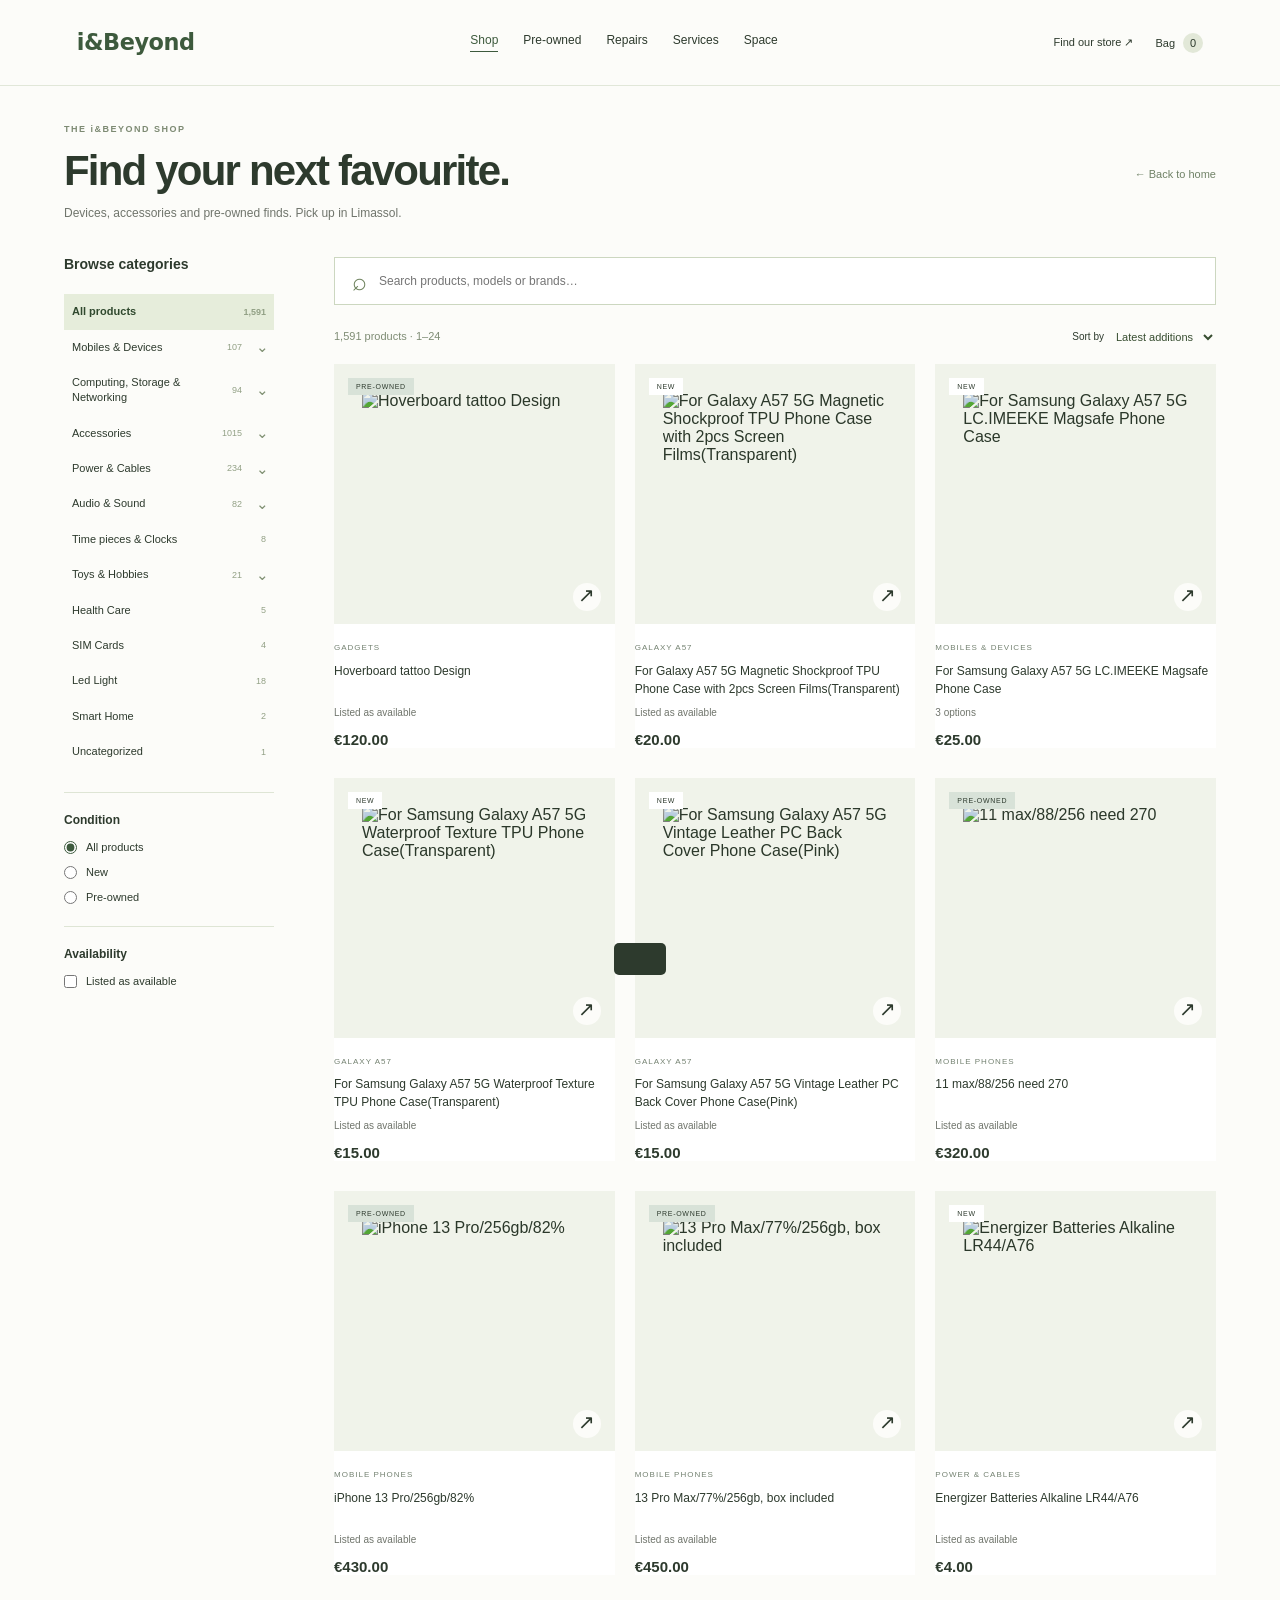
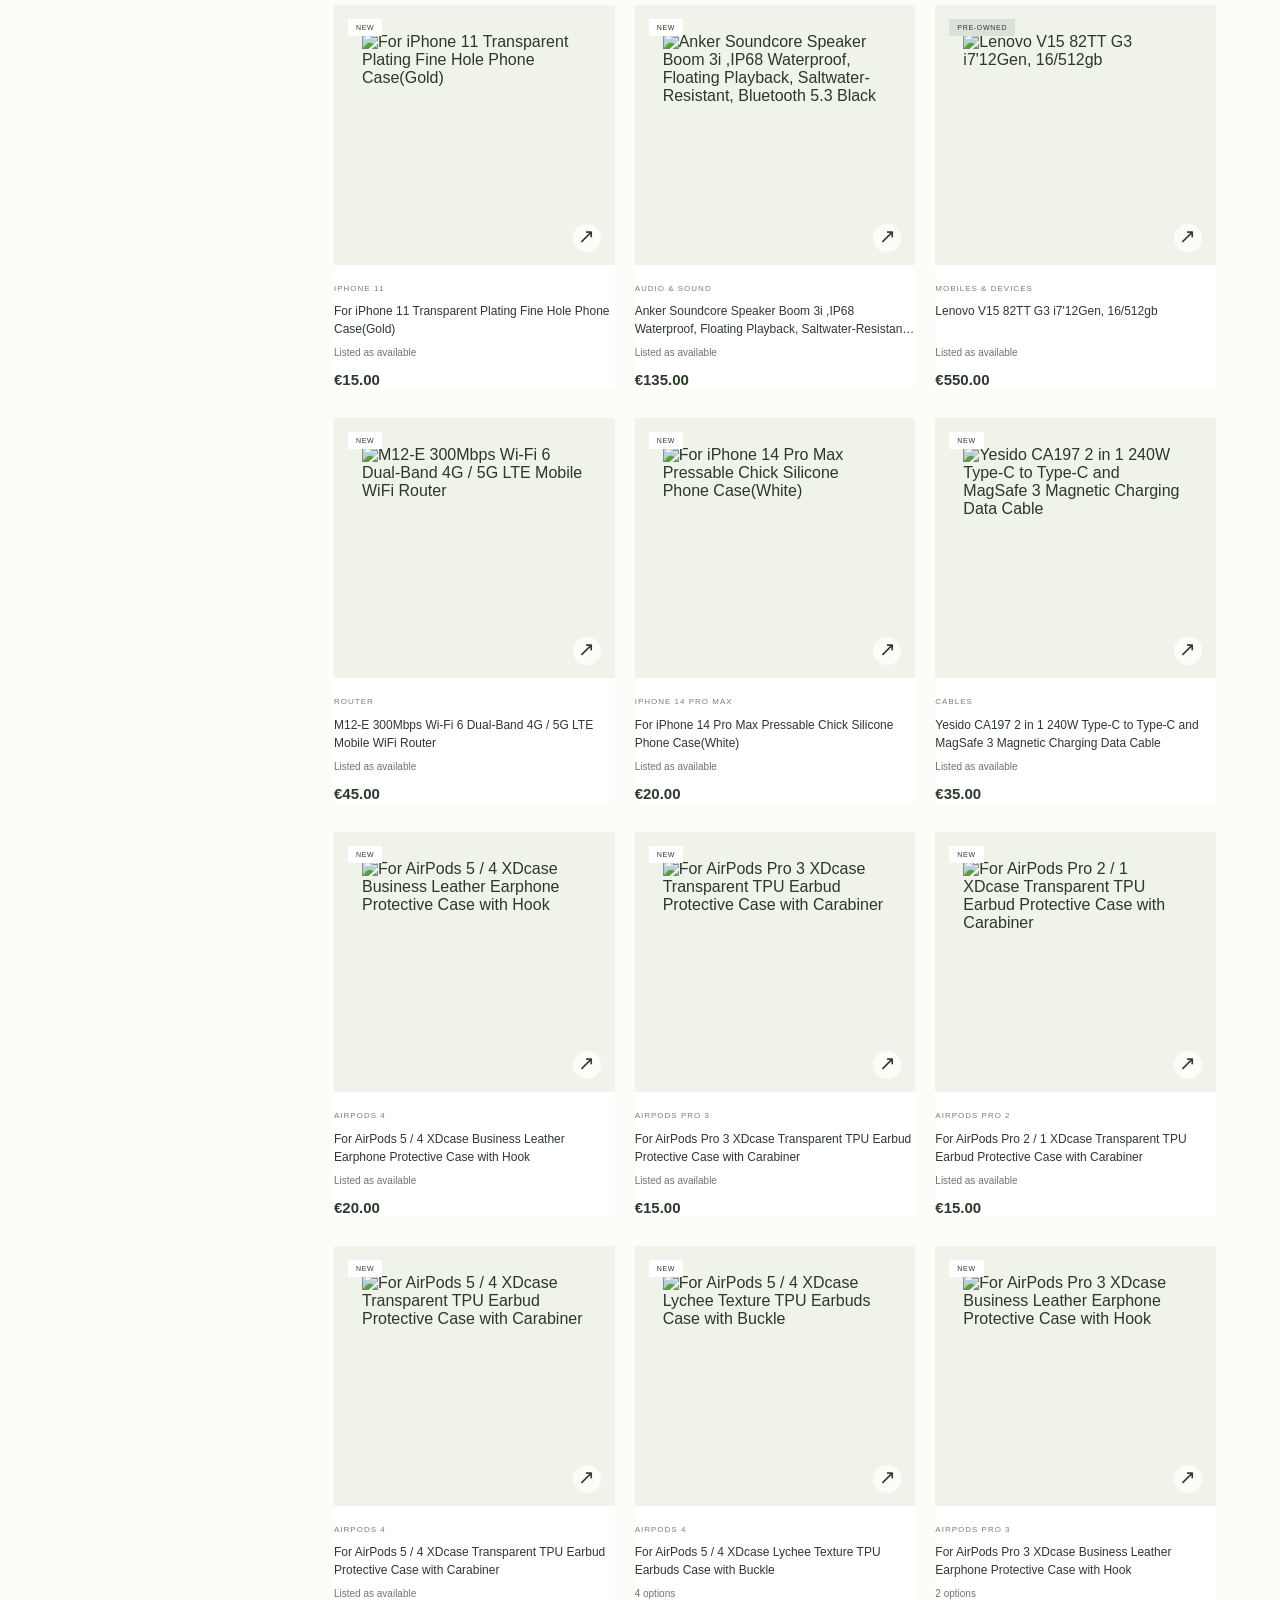
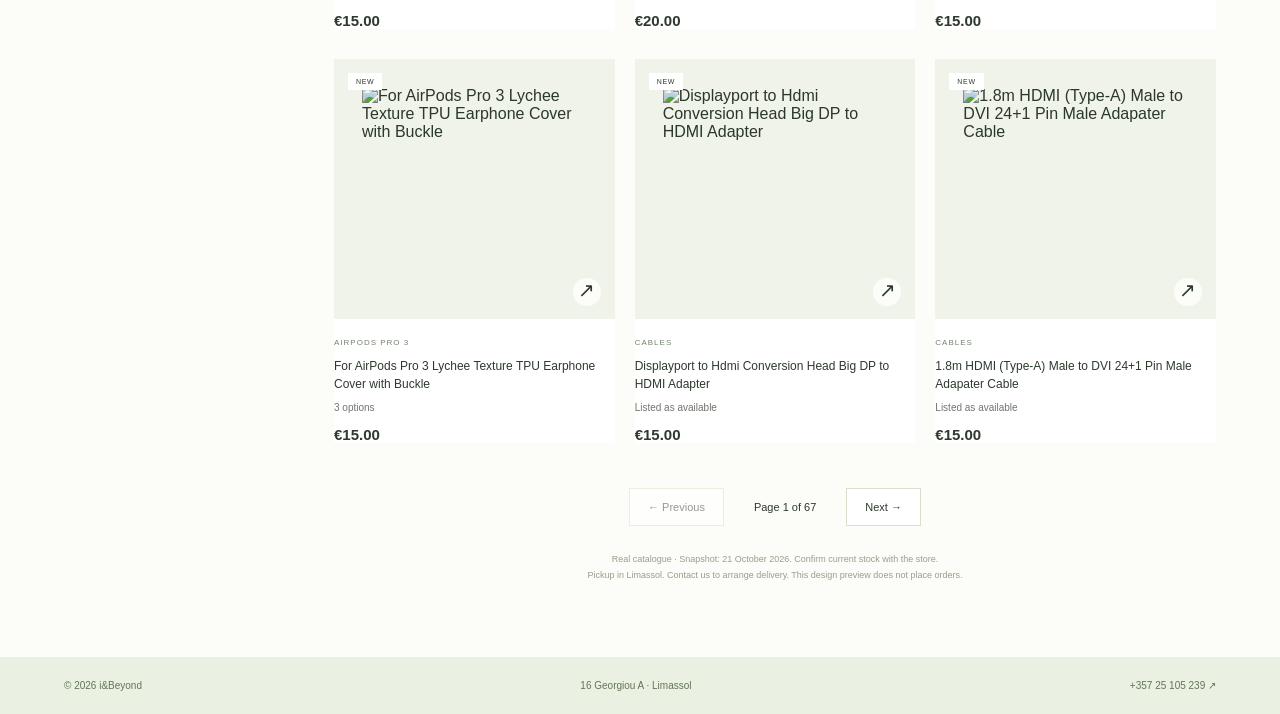
==== shop.html @ 8b57587d "Add files via upload" ====
<!doctype html><html lang="en"><head><meta charset="utf-8"><meta name="viewport" content="width=device-width,initial-scale=1"><title>Shop — i&Beyond</title><meta name="description" content="A fresh storefront design for i&Beyond, Limassol. Explore personal tech, pre-owned devices and repairs."><link rel="stylesheet" href="style.css"></head><body class="shop-page"><header><a href="index.html" class="logo" aria-label="i and Beyond home">i&Beyond</a><nav aria-label="Main navigation"><a href="shop.html" aria-current="page">Shop</a><a href="index.html#preowned">Pre-owned</a><a href="index.html#repairs">Repairs</a><a href="index.html#services">Services</a><a href="index.html#space">Space</a></nav><div class="header-actions"><a href="index.html#visit" class="visit-link">Find our store ↗</a><button id="bag-toggle" aria-label="Open pickup bag">Bag <span id="count">0</span></button></div></header><main class="shop-shell"><div class="shop-topline"><div><div class="eyebrow">THE i&BEYOND SHOP</div><h1 id="shop-title">Find your next favourite.</h1><p>Devices, accessories and pre-owned finds. Pick up in Limassol.</p></div><a href="index.html" class="back-home">← Back to home</a></div><div class="shop-layout"><button class="sidebar-backdrop" id="sidebar-backdrop" aria-label="Close filters" tabindex="-1"></button><aside class="shop-sidebar" id="shop-sidebar" aria-label="Shop filters"><div class="sidebar-heading"><h2>Browse categories</h2><button id="close-filters" aria-label="Close filters">×</button></div><div id="category-tree"></div><div class="sidebar-block"><h3>Condition</h3><label><input type="radio" name="condition" value="all" checked> All products</label><label><input type="radio" name="condition" value="NEW"> New</label><label><input type="radio" name="condition" value="preowned"> Pre-owned</label></div><div class="sidebar-block"><h3>Availability</h3><label><input type="checkbox" id="available-only"> Listed as available</label></div><button id="reset-filters" class="reset-filters">Reset filters ↺</button><p class="sidebar-help">Not sure what fits?<br><a href="tel:+35725105239">Ask our team ↗</a></p></aside><section class="shop-results" aria-label="Product catalogue"><div class="shop-search-row"><label class="shop-search" for="shop-search"><span aria-hidden="true">⌕</span><input id="shop-search" type="search" placeholder="Search products, models or brands…" autocomplete="off" aria-label="Search products"><button id="clear-search" aria-label="Clear search" hidden>×</button></label><button class="mobile-filter-button" id="open-filters">Filters <span id="filter-count"></span> ☷</button></div><div class="shop-result-tools"><p id="result-count" aria-live="polite"></p><label>Sort by <select id="shop-sort"><option value="latest">Latest additions</option><option value="low">Price: low to high</option><option value="high">Price: high to low</option><option value="name">Name A–Z</option></select></label></div><div id="active-filters"></div><div id="shop-products" class="product-grid"></div><div id="shop-pagination"></div><p class="shop-data-note">Real catalogue · Snapshot: 21 October 2026. Confirm current stock with the store.<br>Pickup in Limassol. Contact us to arrange delivery. This design preview does not place orders.</p></section></div></main><footer class="shop-footer"><span>© 2026 i&Beyond</span><span>16 Georgiou A · Limassol</span><a href="tel:+35725105239">+357 25 105 239 ↗</a></footer><dialog id="product-dialog"><button class="close" data-close aria-label="Close product">×</button><div id="product-detail"></div></dialog><dialog id="bag-dialog"><button class="close" data-close aria-label="Close bag">×</button><div class="eyebrow">YOUR NEXT FAVOURITES</div><h2>Your pickup bag.</h2><div id="bag-items"></div><p class="bag-note">This design preview uses the real catalogue. Your bag does not reserve stock or place an order. Contact the store to confirm availability.</p><a class="button dark" href="tel:+35725105239">Contact the store <span>↗</span></a></dialog><div id="toast" role="status"></div><script src="catalogue.js"></script><script src="shop.js"></script></body></html>
---- style.css ----
:root{--green:#b9ed68;--ink:#20251e;--muted:#70756c;--line:#e4e7df;--cream:#f5f6f0}*{box-sizing:border-box}html{scroll-behavior:smooth;scroll-padding-top:100px}body{margin:0;background:#fff;color:var(--ink);font-family:-apple-system,BlinkMacSystemFont,"SF Pro Display","Segoe UI",sans-serif;-webkit-font-smoothing:antialiased}a{color:inherit;text-decoration:none}button,input,select{font:inherit}button,a,select{-webkit-tap-highlight-color:transparent}button{cursor:pointer}button:focus-visible,a:focus-visible,input:focus-visible,select:focus-visible{outline:3px solid #6f9c38;outline-offset:4px}button{color:inherit}button:disabled{opacity:.5}img{display:block;width:100%;height:100%;object-fit:cover}.announcement{background:var(--ink);color:white;text-align:center;padding:10px;font-size:11px;letter-spacing:.03em}.announcement a{margin-left:28px;color:var(--green)}header{height:91px;padding:0 5%;display:flex;align-items:center;justify-content:space-between;border-bottom:1px solid var(--line);background:#fff;position:sticky;top:0;z-index:20}.logo{font-size:30px;font-weight:750;letter-spacing:-1.8px}.logo span:first-child{font-weight:400}.logo .dot{color:#8cbd48;margin-left:3px}nav{display:flex;gap:29px;font-size:13px}nav a:hover,.text-link:hover{color:#609122}.header-actions{display:flex;gap:22px;align-items:center;font-size:12px}.header-actions button{border:0;background:none;padding:8px 0}.header-actions #search-toggle{font-size:29px}.header-actions #count{background:var(--green);border-radius:50%;padding:4px 7px;margin-left:5px}.hero{display:grid;grid-template-columns:1fr 1fr;min-height:590px;margin:24px 3% 0;overflow:hidden;border-radius:5px}.hero-copy{background:var(--cream);padding:59px 8% 28px;display:flex;flex-direction:column;align-items:flex-start}.eyebrow{font-size:10px;font-weight:650;letter-spacing:1.5px}.eyebrow>span{display:inline-block;width:6px;height:6px;border-radius:50%;background:#67932e;margin-right:6px}h1{font-size:clamp(50px,5.7vw,86px);letter-spacing:-5px;line-height:1.02;font-weight:600;margin:30px 0 22px}h1 em{font-family:Georgia,serif;font-weight:400;letter-spacing:-4px}p{font-size:15px;line-height:1.7;color:var(--muted)}.hero-copy p{margin:0 0 29px}.buttons{display:flex;gap:22px;align-items:center;flex-wrap:wrap}.button{border:0;display:inline-flex;justify-content:space-between;align-items:center;gap:35px;padding:16px 22px;border-radius:4px;font-size:12px;font-weight:550}.dark{background:var(--ink);color:white}.button:hover{background:#3b4c2c}.button span{font-size:18px}.text-link{font-size:12px;font-weight:600}.hero-foot{margin-top:auto;padding-top:50px;display:flex;justify-content:space-between;width:100%;font-size:8px;letter-spacing:1px;color:#7c8375}.hero-art{background:var(--green);position:relative;overflow:hidden;min-height:590px}.benefits{display:flex;justify-content:space-around;padding:27px 5%;border-bottom:1px solid var(--line);font-size:11px}.benefits b{font-size:18px;margin-right:10px;font-weight:400}.section{padding:85px 6%}.heading-row{display:flex;align-items:end;justify-content:space-between}.heading-row p{font-size:13px;margin-bottom:12px}h2{font-size:clamp(35px,4vw,56px);line-height:1.05;font-weight:550;letter-spacing:-2.4px;margin:19px 0 30px}.shop-tools{display:flex;align-items:center;justify-content:space-between;margin:24px 0}.filters{display:flex;gap:8px;flex-wrap:wrap}.filters button{font-size:11px;background:white;border:1px solid var(--line);padding:10px 17px;border-radius:30px}.filters .active{background:var(--ink);color:white;border-color:var(--ink)}select{border:0;background:white;font-size:11px;max-width:140px}.sort-label{font-size:11px;color:var(--muted)}.product-grid{display:grid;grid-template-columns:repeat(4,1fr);gap:19px}.product-card{border:0;text-align:left;background:white;padding:0}.product-visual{height:270px;background:#f3f4ef;position:relative;overflow:hidden;display:flex;align-items:center;justify-content:center;border-radius:5px}.product-badge{position:absolute;top:14px;left:14px;font-size:8px;background:white;padding:5px 8px;border-radius:2px;z-index:2}.product-badge.green{background:var(--green)}.product-add{position:absolute;bottom:13px;right:14px;background:white;border-radius:50%;height:28px;width:28px;text-align:center;font-size:20px}.product-meta{display:flex;justify-content:space-between;gap:10px;margin-top:17px}.product-meta h3{font-size:13px;font-weight:550;margin:0 0 6px}.product-meta p{font-size:11px;margin:0}.price{font-size:12px}.demo-note{font-size:9px;letter-spacing:.5px;margin-top:25px}.preowned{display:grid;grid-template-columns:1fr 1fr;background:#eef2e6;margin:0 3%;border-radius:5px;overflow:hidden}.preowned-art{position:relative;min-height:530px;background:#d0d8bd}.preowned-art img{position:absolute;inset:0}.photo-overlay{position:absolute;inset:0;background:linear-gradient(0deg,#16271ba6,transparent 70%)}.image-label{position:absolute;bottom:35px;left:35px;font-size:30px;color:white;font-weight:550;letter-spacing:-1px;line-height:1.1}.preowned-copy{padding:60px 11%}.preowned-copy p{font-size:13px;margin-bottom:26px}.service-links{margin-top:35px}.service-links button{width:100%;display:flex;justify-content:space-between;border:0;border-top:1px solid #cfd7c3;background:none;font-size:11px;padding:17px 0}.repairs{display:grid;grid-template-columns:1fr 1fr;gap:12%;align-items:center}.repair-copy p{font-size:13px;max-width:360px}.repair-tags{display:flex;gap:8px;margin:25px 0}.repair-tags span{border:1px solid var(--line);border-radius:20px;font-size:10px;padding:7px 12px}.repair-copy>.text-link{display:block;margin-top:22px}.repair-image{height:470px;background:#edf0e6;position:relative;border-radius:5px;overflow:hidden}.repair-badge{position:absolute;bottom:25px;left:25px;background:var(--green);padding:18px;transform:rotate(-4deg);font-size:12px;line-height:1.4}.about{padding:75px 10%;background:var(--green);position:relative;overflow:hidden}.about h2{font-size:66px;position:relative;z-index:1}.about p{max-width:400px;color:#465437;font-size:13px}.about-mark{font-family:Georgia,serif;position:absolute;right:7%;top:-48px;font-size:460px;color:#a6d75b;line-height:1}.visit{display:grid;grid-template-columns:.8fr 1.2fr;gap:10%;align-items:center}.visit p{font-size:13px}.visit .button{margin-top:16px}.store-card{border:1px solid var(--line);border-radius:5px;overflow:hidden}.store-card>img{height:240px}.store-info{display:flex;justify-content:space-between;padding:25px;gap:25px}.store-info h3{font-size:14px;margin:0}.store-info p{font-size:11px}.store-info a{font-size:11px}footer{padding:45px 6% 20px;background:var(--ink);color:white}.footer-top{display:flex;align-items:center;justify-content:space-between;padding-bottom:40px}.footer-top p{color:#b7beb1;font-size:13px}.footer-top>a:last-child{font-size:12px}.footer-bottom{border-top:1px solid #42473d;padding-top:20px;display:flex;justify-content:space-between;font-size:9px;color:#a4ae9a}dialog{border:0;border-radius:8px;padding:45px;width:min(780px,92vw);max-height:90vh;color:var(--ink)}dialog::backdrop{background:#18221388;backdrop-filter:blur(5px)}.close{position:absolute;top:10px;right:17px;border:0;background:none;font-size:28px}.detail-grid{display:grid;grid-template-columns:1fr 1fr;gap:35px;align-items:center}.detail-grid .product-visual{height:350px}.detail-grid h2{font-size:32px}.detail-grid p{font-size:12px}.detail-price{font-size:25px;margin:20px 0}.detail-options{padding:12px;border:1px solid var(--line);display:inline-block;font-size:11px;margin-bottom:20px}.bag-row{display:flex;justify-content:space-between;padding:18px 0;border-bottom:1px solid var(--line);font-size:13px;gap:20px}.bag-row button{border:0;background:none;text-decoration:underline;font-size:11px}.bag-note{font-size:11px}#toast{position:fixed;bottom:25px;left:50%;transform:translateX(-50%) translateY(100px);padding:16px 26px;background:var(--ink);color:white;border-radius:5px;z-index:50;font-size:13px;transition:.3s}#toast.show{transform:translateX(-50%) translateY(0)}#searchbar{position:sticky;top:91px;z-index:19;background:#f4f6ef;padding:20px 6%;display:flex;align-items:center;gap:25px}#searchbar[hidden]{display:none}#searchbar label{font-size:12px}#searchbar input{flex:1;padding:12px;border:1px solid #cbd3bf;border-radius:4px}#search-close{border:0;background:none;font-size:24px}.empty{padding:45px;color:var(--muted);grid-column:1/-1;text-align:center}@media(min-width:1600px){main,header,footer,.benefits{max-width:1700px;margin-left:auto;margin-right:auto}}@media(max-width:1000px){nav{gap:15px}.visit-link{display:none}.hero-copy{padding:45px 7% 25px}h1{letter-spacing:-3px}.hero-art{min-height:550px}.product-grid{gap:12px}.product-visual{height:220px}.preowned-copy{padding:45px 8%}.repairs{gap:7%}.store-info{flex-direction:column;gap:0}.benefits{font-size:10px}.benefits b{margin-right:4px}}@media(max-width:700px){.announcement{font-size:9px}.announcement a{margin-left:10px}header{height:73px;padding:0 5%}.logo{font-size:25px}nav{position:absolute;top:73px;left:0;right:0;background:white;justify-content:center;padding:12px;border-bottom:1px solid var(--line);font-size:11px;gap:25px}.header-actions{gap:15px}.hero{margin-top:55px;grid-template-columns:1fr}.hero-copy{padding:35px 7% 25px}.hero h1{font-size:61px;letter-spacing:-3px;margin-top:25px}.hero-copy p{font-size:13px}.hero-foot{padding-top:35px}.hero-art{min-height:420px}.benefits{display:grid;grid-template-columns:1fr 1fr;gap:20px;padding:25px 7%}.section{padding:55px 6%}.heading-row{display:block}.heading-row p{display:none}h2{font-size:39px;letter-spacing:-1.8px}.shop-tools{display:block}.filters{gap:5px}.filters button{font-size:10px;padding:9px 12px}.sort-label{display:block;text-align:right;margin-top:18px}.product-grid{grid-template-columns:1fr 1fr;gap:25px 12px}.product-visual{height:210px}.product-meta{display:block}.price{display:block;margin-top:8px}.product-meta h3{font-size:12px}.preowned{grid-template-columns:1fr}.preowned-art{min-height:320px}.preowned-copy{padding:35px 7%}.repairs{grid-template-columns:1fr;gap:30px}.repair-image{height:340px}.about{padding:50px 8%}.about h2{font-size:48px}.about p{max-width:270px}.about-mark{right:-40px;font-size:350px;top:40px;opacity:.5}.visit{grid-template-columns:1fr;gap:30px}.store-info{flex-direction:row;padding:20px}.store-card>img{height:210px}.footer-top{flex-wrap:wrap;gap:20px}.footer-top p{display:none}.footer-bottom{gap:20px;font-size:8px;flex-wrap:wrap}.footer-bottom span:nth-child(2){order:3;width:100%}.detail-grid{grid-template-columns:1fr;gap:20px}.detail-grid .product-visual{height:220px}dialog{padding:35px 25px}.detail-grid h2{margin:15px 0}#searchbar{top:112px;gap:10px}#searchbar label{display:none}#searchbar input{min-width:0}html{scroll-padding-top:125px}}@media(prefers-reduced-motion:reduce){html{scroll-behavior:auto}*{transition:none!important}}

/* Preserve the live iandbeyond.com wordmark exactly. */
.logo{font-family:system-ui,-apple-system,BlinkMacSystemFont,"Segoe UI",Roboto,sans-serif;font-size:1.4rem;font-weight:700;color:#3d5a3d;text-decoration:none;letter-spacing:-.02em;line-height:1.6}.footer-top .logo{background:#f5f7f4;padding:8px 14px;border-radius:3px}
/* Real i&Beyond source photography and catalogue. */
:root{--green:#d8e2d8;--ink:#2d3a2d;--cream:#f5f7f4}.hero-art.real-hero{background:#d8e2d8}.real-hero>img{position:absolute;inset:0;object-fit:cover}.real-hero:after{content:"";position:absolute;inset:0;background:linear-gradient(0deg,#142416db,transparent 70%)}.real-hero-label{position:absolute;bottom:40px;left:35px;right:25px;z-index:1;color:white}.real-hero-label>span{display:block;font-size:10px;letter-spacing:2px;text-transform:uppercase}.real-hero-label strong{font-size:35px;line-height:1.1;letter-spacing:-1px;display:block;margin:17px 0}.real-hero-label a{font-size:12px}.featured-grid{display:grid;grid-template-columns:repeat(4,1fr);gap:30px 19px;margin-top:35px;padding-bottom:50px;border-bottom:1px solid var(--line)}.real-product{background:#f5f7f4}.real-product img{object-fit:contain;padding:28px;mix-blend-mode:multiply;transition:transform .3s}.product-card:hover .real-product img{transform:scale(1.05)}.product-meta{display:block}.product-meta h3{line-height:1.5;display:-webkit-box;-webkit-line-clamp:2;-webkit-box-orient:vertical;overflow:hidden;min-height:39px}.product-meta .category-name{font-size:9px;text-transform:uppercase;letter-spacing:.5px;margin:0 0 7px;color:#748271}.product-meta .price{display:block;margin-top:10px;font-weight:600;font-size:15px}.catalogue-heading{display:flex;align-items:center;justify-content:space-between;margin-top:40px}.catalogue-heading h3{font-size:24px;letter-spacing:-.7px;font-weight:550}.catalogue-heading p{font-size:12px}.catalogue-selects{display:flex;gap:20px;font-size:11px}.catalogue-selects label{display:flex;gap:7px;align-items:center}.catalogue-selects select{max-width:210px;border:1px solid var(--line);padding:10px;border-radius:4px}.catalogue-search{display:flex;align-items:center;border:1px solid #c8d4c8;padding:5px 17px;border-radius:5px;margin-bottom:28px;gap:15px}.catalogue-search span{font-size:25px}.catalogue-search input{border:0;padding:12px 0;font-size:12px;width:100%;background:white;color:var(--ink)}#pagination{display:flex;align-items:center;justify-content:center;gap:25px;margin-top:40px;font-size:12px}#pagination button{padding:12px 18px;border:1px solid var(--line);background:white;border-radius:4px}.no-photo{text-align:center;font-size:12px;color:#748271;line-height:1.6}.thumbnails{display:flex;gap:8px;overflow:auto;margin-top:12px;padding-bottom:5px}.thumbnails button{flex-shrink:0;border:1px solid var(--line);background:#f5f7f4;width:55px;height:60px;border-radius:4px;padding:5px}.thumbnails img{object-fit:contain}.variant-label{font-size:12px;display:block}.variant-label select{display:block;width:100%;max-width:100%;border:1px solid #c8d4c8;padding:12px;margin:8px 0 15px;border-radius:4px}.actual-description{white-space:pre-line;max-height:220px;overflow:auto}.detail-grid{align-items:start}.stock-status{font-size:10px!important;letter-spacing:.5px}.service-grid{display:grid;grid-template-columns:repeat(4,1fr);gap:15px;margin-top:35px}.service-grid button{text-align:left;border:1px solid #d8e2d8;background:#f5f7f4;padding:25px;min-height:220px;border-radius:4px}.service-grid button:hover{background:#e9efe6}.service-grid span{font-size:11px;color:#6d8467}.service-grid h3{font-size:17px;font-weight:550;margin-top:35px}.service-grid p{font-size:12px}.workspace{margin:0 3%;padding:60px 5%;display:grid;grid-template-columns:1fr 1.2fr;gap:7%;background:#e5ece0;border-radius:5px}.workspace-plans{display:grid;grid-template-columns:repeat(3,1fr);align-items:center;gap:15px}.workspace-plans>div{border-top:1px solid #a9baa2;padding-top:25px}.workspace-plans span{font-size:12px}.workspace-plans strong{display:block;font-weight:550;font-size:32px;margin-top:15px;letter-spacing:-1px}.workspace-plans p{font-size:11px}nav{gap:22px}.about{margin-top:65px}.product-badge.green{background:#d8e2d8}.hero h1{font-size:clamp(50px,5.7vw,86px)}@media(max-width:1000px){.catalogue-selects{gap:8px}.catalogue-selects select{max-width:160px}.service-grid{grid-template-columns:1fr 1fr}.workspace-plans{grid-template-columns:1fr}.workspace-plans>div{padding-top:12px}.workspace-plans strong{font-size:25px;margin-top:5px}.workspace-plans p{margin:5px 0}nav{gap:12px}}@media(max-width:700px){.featured-grid{grid-template-columns:1fr 1fr;gap:25px 12px}.real-hero-label strong{font-size:31px}.real-hero-label{bottom:30px;left:25px}.catalogue-heading{display:block}.catalogue-heading h3{margin-bottom:8px}.catalogue-selects{margin-top:17px;justify-content:space-between}.catalogue-selects label{display:block}.catalogue-selects select{display:block;max-width:180px;margin-top:5px}.catalogue-selects label:first-child{flex:1}.catalogue-search input{font-size:11px}.service-grid{grid-template-columns:1fr 1fr;gap:10px}.service-grid button{padding:18px;min-height:230px}.service-grid h3{font-size:15px}.service-grid p{font-size:11px}.workspace{grid-template-columns:1fr;padding:35px 7%;gap:30px}.workspace-plans{grid-template-columns:1fr 1fr 1fr;gap:12px}.workspace-plans strong{font-size:25px}.workspace-plans p{font-size:10px}.hero h1{font-size:61px}nav{gap:20px}.product-visual.real-product img{padding:18px}.detail-grid .detail-photo{height:270px}.detail-grid .detail-photo img{padding:10px}}

.real-hero>img{object-fit:contain;object-position:center 14%;background:#d8e2d8}.real-hero:after{background:linear-gradient(0deg,#233b27 2%,#233b27ed 20%,transparent 65%)}
/* Editorial storefront redesign — product photography, clear choices, local map. */
body{background:#fcfcf9}.announcement{background:#20352b;color:#edf2e9;padding:9px;font-size:10px}.announcement a{color:#c3d1ad}header{background:#fcfcf9;height:86px;border-bottom:0;padding:0 6%}nav{font-size:12px;gap:25px}.header-actions{font-size:11px}.header-actions #count{background:#e2e8d8}.hero.hero-v2{margin:10px 3% 0;min-height:590px;grid-template-columns:1.05fr 1fr;border-radius:0;background:#f0f1e9}.hero-v2 .hero-copy{background:none;padding:55px 7% 35px}.hero-v2 .eyebrow{font-size:9px;letter-spacing:1.8px;color:#5d6e59}.hero-v2 h1{font-size:clamp(65px,6.5vw,96px);letter-spacing:-5.5px;line-height:1.01;margin:40px 0 27px;font-weight:550}.hero-v2 h1 em{letter-spacing:-5px;font-weight:400}.hero-v2 p{font-size:13px;color:#71806c;line-height:1.9;margin-bottom:30px}.hero-v2 .button{padding:17px 22px;border-radius:0;background:#233b2f}.hero-trust{display:flex;align-items:center;gap:14px;margin-top:auto;padding-top:42px;font-size:8px;color:#7b8874;letter-spacing:1px}.hero-trust i{width:3px;height:3px;border-radius:50%;background:#8fa17e}.hero-product-stage{position:relative;background:#dfe7d3;min-height:590px;overflow:hidden}.stage-label{position:absolute;top:30px;left:32px;font-size:9px;letter-spacing:1.8px;z-index:2}.stage-type{position:absolute;left:35px;top:80px;color:#c1cfb2;font-size:155px;letter-spacing:-10px;font-weight:650;line-height:.8}.hero-product-stage>img{position:absolute;width:58%;height:78%;right:10%;top:2%;object-fit:contain;mix-blend-mode:multiply;transform:rotate(12deg);filter:drop-shadow(15px 20px 15px #35412d18)}.hero-product-label{position:absolute;left:30px;right:30px;bottom:27px;display:flex;justify-content:space-between;align-items:center;text-align:left;border:0;background:#fbfcf5d9;backdrop-filter:blur(8px);padding:18px 22px}.hero-product-label>div{display:flex;flex-direction:column}.hero-product-label span:first-child{font-size:8px;letter-spacing:1.4px;color:#6b795f}.hero-product-label strong{font-size:25px;font-weight:550;letter-spacing:-1px;margin:6px 0 4px}.hero-product-label small{font-size:10px;color:#718067}.hero-product-label>div:last-child{flex-direction:row;align-items:center;gap:22px}.hero-product-label b{font-size:20px;font-weight:500}.round-arrow{border:1px solid #cbd6c0;border-radius:50%;padding:9px 12px;font-size:20px}.quick-paths{display:grid;grid-template-columns:1fr 1fr 1fr;margin:0 3%;background:#f0f1e9;border-top:1px solid #d7ddce}.quick-paths>a{padding:30px 35px;border-right:1px solid #d7ddce;transition:background .2s}.quick-paths>a:last-child{border-right:0}.quick-paths>a:hover{background:#e6ebdd}.path-num{font-size:8px;letter-spacing:1.3px;color:#7a876c}.quick-paths>a>div{display:flex;justify-content:space-between;align-items:center;margin-top:17px}.quick-paths h3{font-size:21px;font-weight:500;letter-spacing:-.6px;margin:0}.quick-paths p{font-size:10px;margin:9px 0 0}.quick-paths>a>div>span{font-size:21px}.benefits{background:#fcfcf9;border-bottom:1px solid #e8ece2;padding:23px 6%;font-size:10px}.section{padding:75px 6%}.section-heading .heading-row{align-items:center}.section-heading h2{font-size:43px;letter-spacing:-2px;margin:20px 0 0}.featured-grid{padding-bottom:35px;border-bottom:0;margin-top:35px}.real-product{background:#f0f2eb;border-radius:0}.product-meta .category-name{font-size:8px;letter-spacing:1px}.product-meta h3{font-weight:500;font-size:12px}.product-meta .price{font-size:14px}.product-badge{border-radius:0;font-size:7px;letter-spacing:.7px}.product-add{background:#fcfcf9}.product-grid{gap:30px 20px}.product-visual{height:290px}.featured-grid .product-visual{height:300px}#catalogue-panel{margin-top:10px;border-top:1px solid #d9e0d1;border-bottom:1px solid #d9e0d1}#catalogue-panel summary{list-style:none;cursor:pointer;display:flex;justify-content:space-between;align-items:center;padding:25px 0;gap:20px;font-size:12px}#catalogue-panel summary::-webkit-details-marker{display:none}#catalogue-panel summary>span{color:#7b8672}#catalogue-panel summary b{font-size:12px;font-weight:550;display:flex;gap:35px;align-items:center}#catalogue-panel summary i{font-style:normal;font-size:22px;font-weight:400}#catalogue-panel[open] summary i{transform:rotate(45deg)}.catalogue-panel-inner{padding-bottom:30px}.catalogue-heading{margin-top:10px}.catalogue-heading h3{font-size:22px}.preowned{margin:0 3%;border-radius:0;background:#e8eedd}.preowned-art{min-height:500px}.preowned-copy{padding:55px 10%}.preowned-copy h2{font-size:48px;letter-spacing:-2.5px}.preowned .button{border-radius:0}.image-label{font-size:28px;font-weight:500}.repair-image{border-radius:0;height:460px}.repair-copy h2{font-size:59px;letter-spacing:-3px}.repair-badge{background:#e2e9d5;font-size:10px;letter-spacing:.5px}.repairs{gap:9%}.repair-tags{flex-wrap:wrap}.other-services{border-top:1px solid #e6eadf}.other-services>h2{font-size:46px}.service-grid button{border:0;border-top:1px solid #becbb0;background:transparent;padding:22px 20px 22px 0;border-radius:0;min-height:195px}.service-grid button:hover{background:#f0f2e9}.service-grid h3{font-size:16px;margin-top:28px}.service-grid p{font-size:11px}.workspace{background:#223b2f;color:#f0f4e9;border-radius:0;margin:0 3%;padding:55px 5%}.workspace p{color:#b3c4ab}.workspace .eyebrow{color:#bbcbb3}.workspace h2{font-size:55px}.workspace .button{border-radius:0;background:#e3ecd7;color:#263c2d}.workspace-plans>div{border-top-color:#647858}.workspace-plans strong{font-size:36px}.visit{grid-template-columns:.7fr 1.3fr;gap:8%;padding-top:90px;padding-bottom:90px}.visit h2{font-size:65px;letter-spacing:-3.5px;line-height:1.02}.visit .button{border-radius:0}.map-store{border:1px solid #dce2d3;background:#f1f4eb}.location-map{height:365px;display:block;position:relative;overflow:hidden}.location-map>img{object-fit:cover;object-position:50% 56%;transition:transform .5s}.location-map:hover>img{transform:scale(1.03)}.map-open{position:absolute;bottom:18px;right:18px;background:#fcfdf7;padding:11px 16px;font-size:10px;box-shadow:0 2px 12px #20302318}.store-info{background:#f1f4eb;align-items:center;padding:26px;gap:20px}.store-info h3{font-size:20px;font-weight:500;letter-spacing:-.5px;margin-top:12px}.store-info .eyebrow{font-size:8px}.footer-top .logo{background:transparent;color:#d8e2d8;padding:0}.footer-top{padding-bottom:30px}.footer-top p{font-size:11px}footer{background:#1e3027}.footer-bottom{border-color:#415346}.hero-product-label:hover{background:#fff}.hero-product-label:focus-visible{outline-offset:-4px}@media(max-width:1050px){.hero-v2 h1{font-size:75px;letter-spacing:-4px}.hero-v2 h1 em{letter-spacing:-4px}.hero-product-stage>img{width:68%;right:5%}.stage-type{font-size:125px;left:25px;top:110px}.quick-paths>a{padding:25px}.quick-paths h3{font-size:18px}.section-heading h2{font-size:37px}.featured-grid .product-visual{height:240px}.preowned-copy h2{font-size:40px}.visit h2{font-size:55px}.location-map{height:330px}}@media(max-width:700px){header{height:73px}nav{gap:20px}.hero.hero-v2{margin-top:55px;grid-template-columns:1fr;min-height:0}.hero-v2 .hero-copy{padding:35px 7%}.hero-v2 h1{font-size:65px;letter-spacing:-4px;margin:27px 0 22px}.hero-v2 h1 em{letter-spacing:-3px}.hero-v2 p{font-size:12px}.hero-trust{padding-top:30px;font-size:7px;gap:10px}.hero-product-stage{min-height:430px}.hero-product-stage>img{height:83%;width:60%;right:10%;top:0}.stage-type{font-size:120px;left:25px;top:70px}.stage-label{top:22px;left:24px;font-size:8px}.hero-product-label{left:20px;right:20px;bottom:20px;padding:13px 17px}.hero-product-label strong{font-size:23px}.quick-paths{grid-template-columns:1fr}.quick-paths>a{padding:19px 7%;border-right:0;border-bottom:1px solid #d7ddce}.quick-paths>a>div{margin-top:7px}.quick-paths h3{font-size:20px}.quick-paths p{margin-top:5px}.benefits{padding:22px 7%;gap:17px;font-size:9px}.section{padding:50px 6%}.section-heading h2{font-size:34px;letter-spacing:-1.5px}.featured-grid{margin-top:28px;gap:25px 13px}.featured-grid .product-visual,.product-visual{height:220px}.product-grid{gap:25px 13px}#catalogue-panel summary{align-items:start;flex-direction:column;gap:14px;padding:20px 0}#catalogue-panel summary b{width:100%;justify-content:space-between}#catalogue-panel summary>span{font-size:11px}.catalogue-heading h3{font-size:22px}.preowned-art{min-height:320px}.preowned-copy h2{font-size:39px}.preowned-copy{padding:35px 7%}.repairs{gap:30px}.repair-copy h2{font-size:48px;letter-spacing:-2.3px}.repair-image{height:330px}.other-services>h2{font-size:39px}.service-grid button{padding:20px 10px 10px 0;min-height:220px}.workspace{padding:35px 7%}.workspace h2{font-size:46px}.workspace-plans strong{font-size:27px}.visit{grid-template-columns:1fr;gap:30px;padding:55px 6%}.visit h2{font-size:52px;letter-spacing:-2.7px}.location-map{height:310px}.store-info{padding:20px;gap:10px}.store-info h3{font-size:18px}.store-info p{font-size:10px}.map-open{font-size:9px;padding:10px 13px}.footer-top .logo{font-size:1.4rem}}
.footer-top .logo{color:#3d5a3d;background:#f5f7f4;padding:7px 13px;border-radius:0}
/* Dedicated shop: catalogue only, with a category sidebar. */
.featured-all{text-align:center;margin-top:5px}.featured-all .button{border-radius:0}.header-search-link{font-size:27px;line-height:1}nav a[aria-current=page]{color:#3d5a3d;border-bottom:1px solid #3d5a3d;padding-bottom:4px}.shop-page{background:#fcfcf9}.shop-page header{border-bottom:1px solid #e1e7d9}.shop-shell{padding:38px 5% 65px;max-width:1700px;margin:auto}.shop-topline{display:flex;align-items:center;justify-content:space-between;margin-bottom:34px;gap:25px}.shop-topline .eyebrow{font-size:9px;color:#7d8a73}.shop-topline h1{font-size:42px;letter-spacing:-1.8px;line-height:1.12;margin:13px 0 9px;max-width:850px}.shop-topline p{font-size:12px;margin:0}.back-home{font-size:11px;color:#708267;white-space:nowrap}.shop-layout{display:grid;grid-template-columns:230px minmax(0,1fr);gap:40px;align-items:start}.shop-sidebar{position:sticky;top:110px;max-height:calc(100vh - 140px);overflow:auto;padding-right:20px;scrollbar-width:thin;scrollbar-color:#ccd6c0 transparent}.sidebar-heading{display:flex;justify-content:space-between;align-items:center}.sidebar-heading h2{font-size:14px;font-weight:600;letter-spacing:0;margin:0 0 22px}.sidebar-heading>button{display:none}.cat-row{display:flex;align-items:center;padding-left:calc(var(--depth,0)*8px)}.category-button{border:0;background:transparent;display:flex;align-items:center;justify-content:space-between;gap:10px;flex:1;min-width:0;text-align:left;padding:10px 8px;font-size:11px;line-height:1.4}.category-button>span{min-width:0}.category-button small{font-size:9px;color:#92a085;font-variant-numeric:tabular-nums}.category-button:hover{background:#edf1e6}.category-button.active{background:#e6eddb;color:#30492e;font-weight:650}.category-expand{width:24px;height:32px;background:transparent;border:0;color:#7d8e70;flex-shrink:0;font-size:15px}.category-expand.expanded{transform:rotate(180deg)}.cat-node>div[id]{border-left:1px solid #dce5d0;margin-left:8px}.sidebar-block{border-top:1px solid #dee5d5;padding-top:20px;margin-top:22px}.sidebar-block h3{font-size:12px;margin:0 0 14px;font-weight:600}.sidebar-block label{font-size:11px;display:flex;align-items:center;gap:9px;margin:12px 0;cursor:pointer}.sidebar-block input{accent-color:#3d5a3d;width:13px;height:13px;margin:0}.reset-filters{border:0;background:none;font-size:11px;padding:0;text-decoration:underline;color:#6b7e5b;margin-top:20px}.sidebar-help{font-size:10px;line-height:1.8;margin:25px 0;color:#89967c}.sidebar-help a{color:#415a36}.shop-results{min-width:0;scroll-margin-top:110px}.shop-search-row{display:flex;gap:12px;margin-bottom:22px}.shop-search{border:1px solid #ccd7c0;background:white;display:flex;align-items:center;padding:0 17px;gap:12px;flex:1;min-width:0}.shop-search>span{font-size:25px;color:#6c805b}.shop-search input{border:0;background:none;padding:16px 0;width:100%;font-size:12px;color:#263a2c;min-width:0}.shop-search>button{background:none;border:0;font-size:20px;color:#829174}.shop-result-tools{display:flex;justify-content:space-between;align-items:center;gap:20px;margin-bottom:18px}.shop-result-tools>p{font-size:11px;margin:0;color:#7e8c74}.shop-result-tools label{font-size:10px;display:flex;align-items:center;gap:8px;white-space:nowrap}.shop-result-tools select{background:#fcfcf9;font-size:11px;max-width:165px;color:#374d30}#active-filters{display:flex;gap:7px;flex-wrap:wrap;margin-bottom:20px}#active-filters:empty{display:none}#active-filters>button{border:1px solid #dae3d0;background:#f0f4e9;padding:6px 10px;font-size:10px;display:flex;gap:13px;align-items:center}#active-filters .clear-all{border:0;background:transparent;text-decoration:underline;color:#7d8e70}.shop-page .product-grid{grid-template-columns:repeat(3,minmax(0,1fr));gap:30px 20px}.shop-page .product-visual{height:260px;background:#f0f3ea}.shop-page .product-meta h3{font-size:12px;min-height:36px}.shop-page .product-meta .price{font-size:15px}.shop-page .product-meta p{font-size:10px}.shop-page .product-meta .category-name{font-size:8px}#shop-pagination{display:flex;justify-content:center;align-items:center;gap:30px;margin:45px 0 25px;font-size:11px}#shop-pagination button{border:1px solid #d6e0ca;background:white;padding:12px 18px;font-size:11px}.shop-data-note{font-size:9px;line-height:1.8;color:#94a087;text-align:center}.shop-footer{display:flex;justify-content:space-between;align-items:center;padding:23px 5%;font-size:10px;background:#eaf0e2;color:#627557;gap:20px}.shop-empty{grid-column:1/-1;text-align:center;padding:70px 20px;border:1px solid #e1e8d7}.shop-empty h2{font-size:28px;letter-spacing:-1px}.shop-empty p{font-size:12px}.shop-empty .button{font-size:11px;margin-top:15px}.mobile-filter-button,.sidebar-backdrop{display:none}body.filters-open{overflow:hidden}@media(min-width:1550px){.shop-page .product-grid{grid-template-columns:repeat(4,minmax(0,1fr))}}@media(max-width:1050px){.shop-layout{grid-template-columns:205px minmax(0,1fr);gap:25px}.shop-shell{padding-left:4%;padding-right:4%}.shop-page .product-grid{gap:25px 15px}.shop-page .product-visual{height:220px}.shop-sidebar{padding-right:12px}.shop-topline h1{font-size:36px}}@media(max-width:800px){.shop-layout{grid-template-columns:180px minmax(0,1fr);gap:20px}.shop-page .product-grid{grid-template-columns:repeat(2,minmax(0,1fr))}}@media(max-width:700px){.shop-shell{padding:65px 5% 35px}.shop-topline{margin-bottom:25px}.shop-topline h1{font-size:34px;letter-spacing:-1.5px;max-width:330px}.shop-topline p{font-size:11px;max-width:260px}.shop-topline .back-home{display:none}.shop-layout{display:block}.shop-sidebar{position:fixed;left:0;top:0;bottom:0;width:min(330px,88vw);background:#fcfcf9;z-index:70;max-height:100vh;padding:25px;transform:translateX(-105%);transition:transform .25s;overscroll-behavior:contain;visibility:hidden}.filters-open .shop-sidebar{transform:translateX(0);visibility:visible}.sidebar-heading{position:sticky;top:-25px;background:#fcfcf9;padding:10px 0 16px;z-index:1}.sidebar-heading h2{font-size:17px;margin:0}.sidebar-heading>button{display:block;border:0;background:none;font-size:27px;padding:0 5px}.category-button{font-size:12px;padding:12px 9px}.category-expand{height:37px;width:30px;font-size:18px}.sidebar-block label{font-size:12px;margin:17px 0}.sidebar-block input{height:16px;width:16px}.sidebar-help{font-size:11px}.sidebar-backdrop{position:fixed;inset:0;background:#14261ba1;border:0;z-index:69;cursor:default}.filters-open .sidebar-backdrop{display:block}.shop-search-row{margin-bottom:20px;gap:8px}.shop-search{padding:0 12px;gap:7px}.shop-search input{font-size:11px;padding:14px 0}.mobile-filter-button{display:block;background:#e5edda;border:1px solid #cfdbbf;font-size:11px;padding:0 12px;white-space:nowrap}.shop-result-tools{gap:8px}.shop-result-tools>p{font-size:10px}.shop-result-tools label{font-size:9px;gap:5px}.shop-result-tools select{font-size:10px;max-width:140px}.shop-page .product-grid{grid-template-columns:repeat(2,minmax(0,1fr));gap:25px 12px}.shop-page .product-visual{height:215px}.shop-page .product-meta h3{font-size:11px;min-height:34px}.shop-page .product-meta .price{font-size:14px}.shop-results{scroll-margin-top:130px}.shop-footer{font-size:9px;flex-wrap:wrap;gap:12px}.shop-footer>span:nth-child(2){display:none}#shop-pagination{gap:18px;font-size:10px}#shop-pagination button{font-size:10px;padding:10px 14px}.shop-data-note{font-size:8px}}@media(prefers-reduced-motion:reduce){.shop-sidebar{transition:none}}
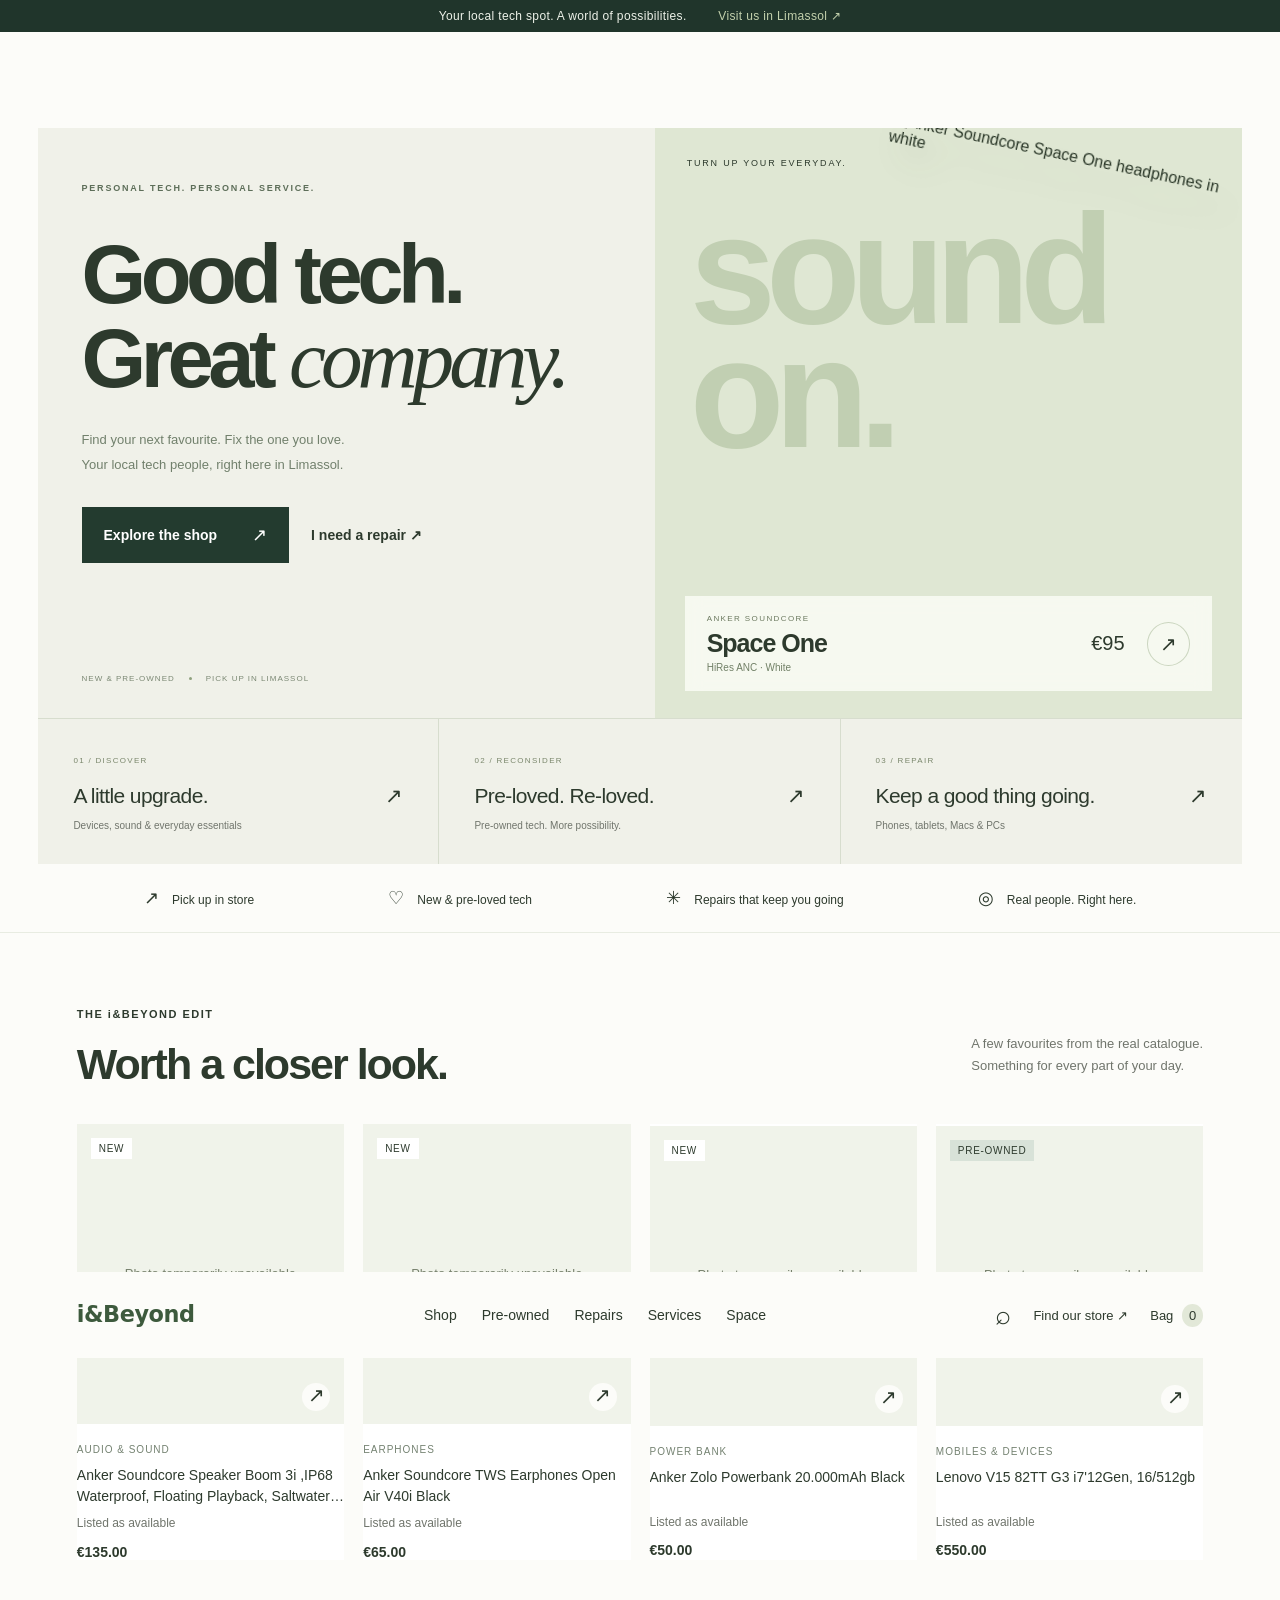
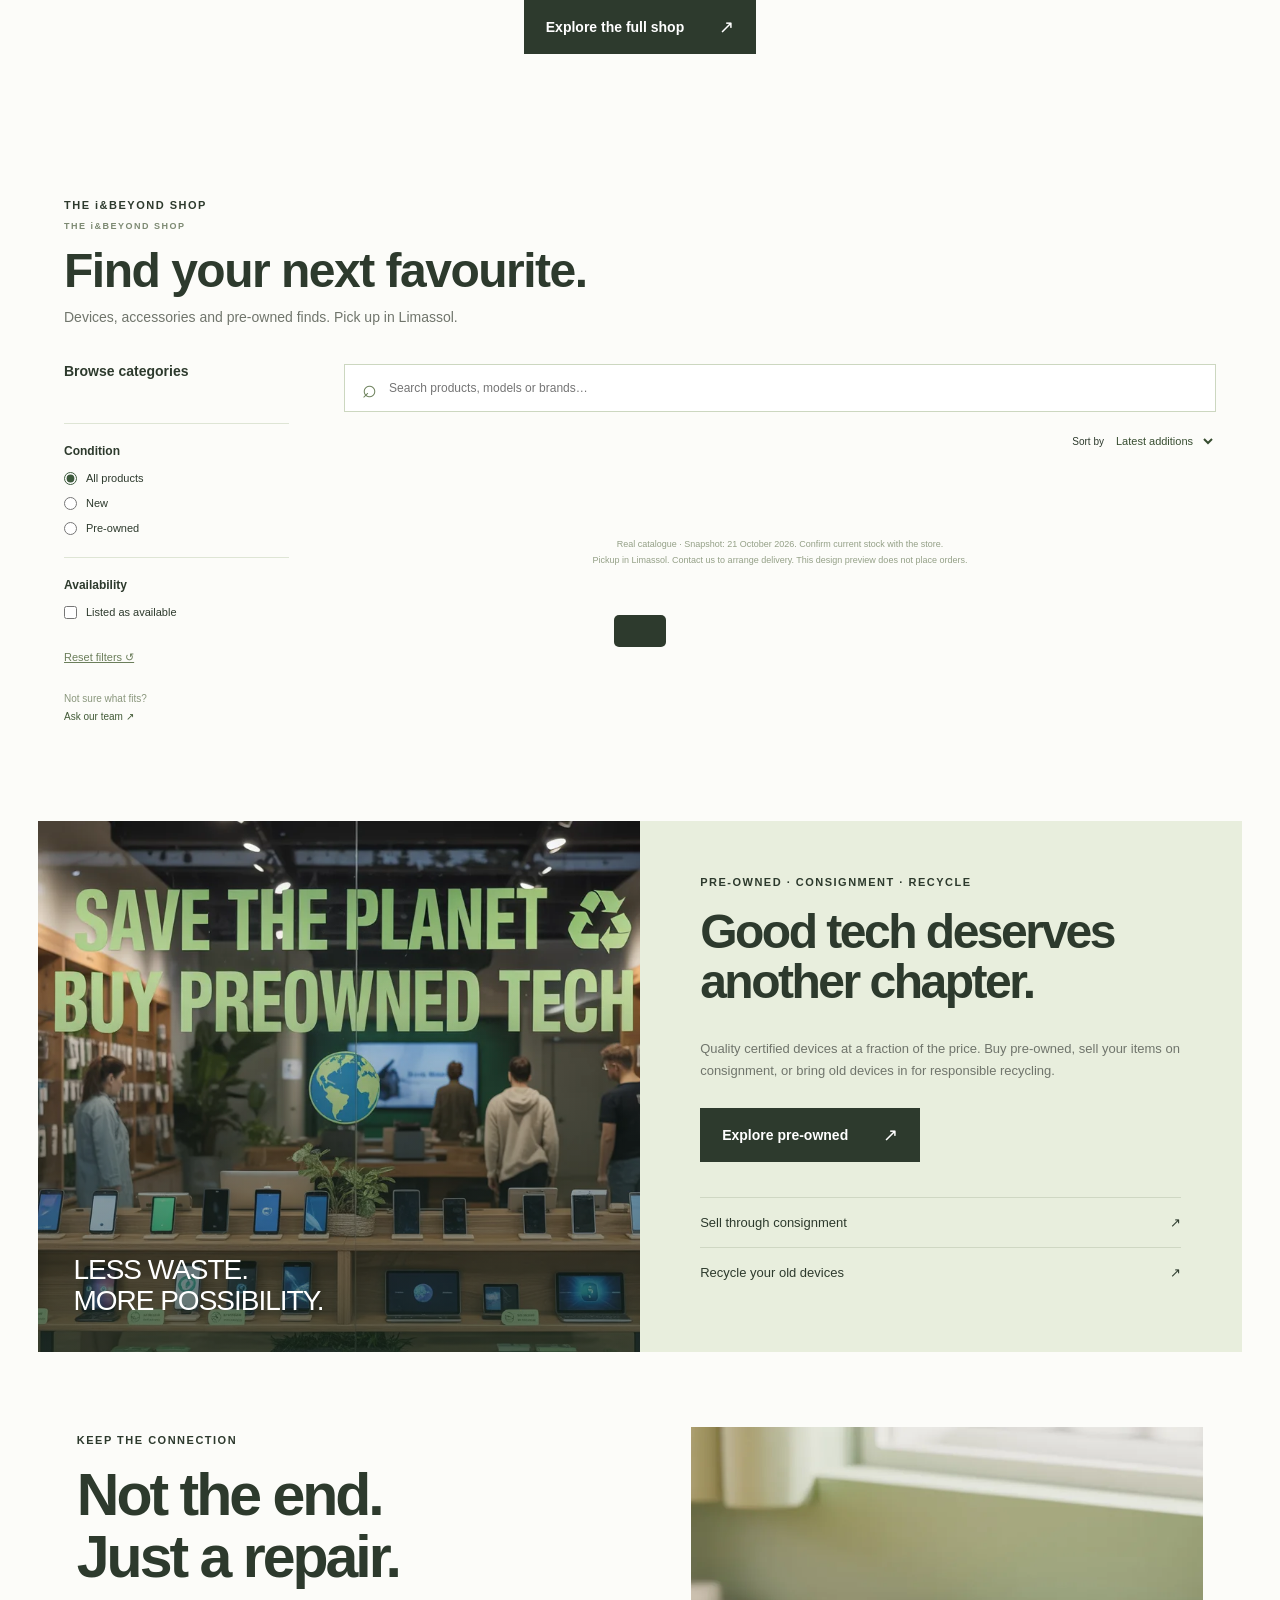
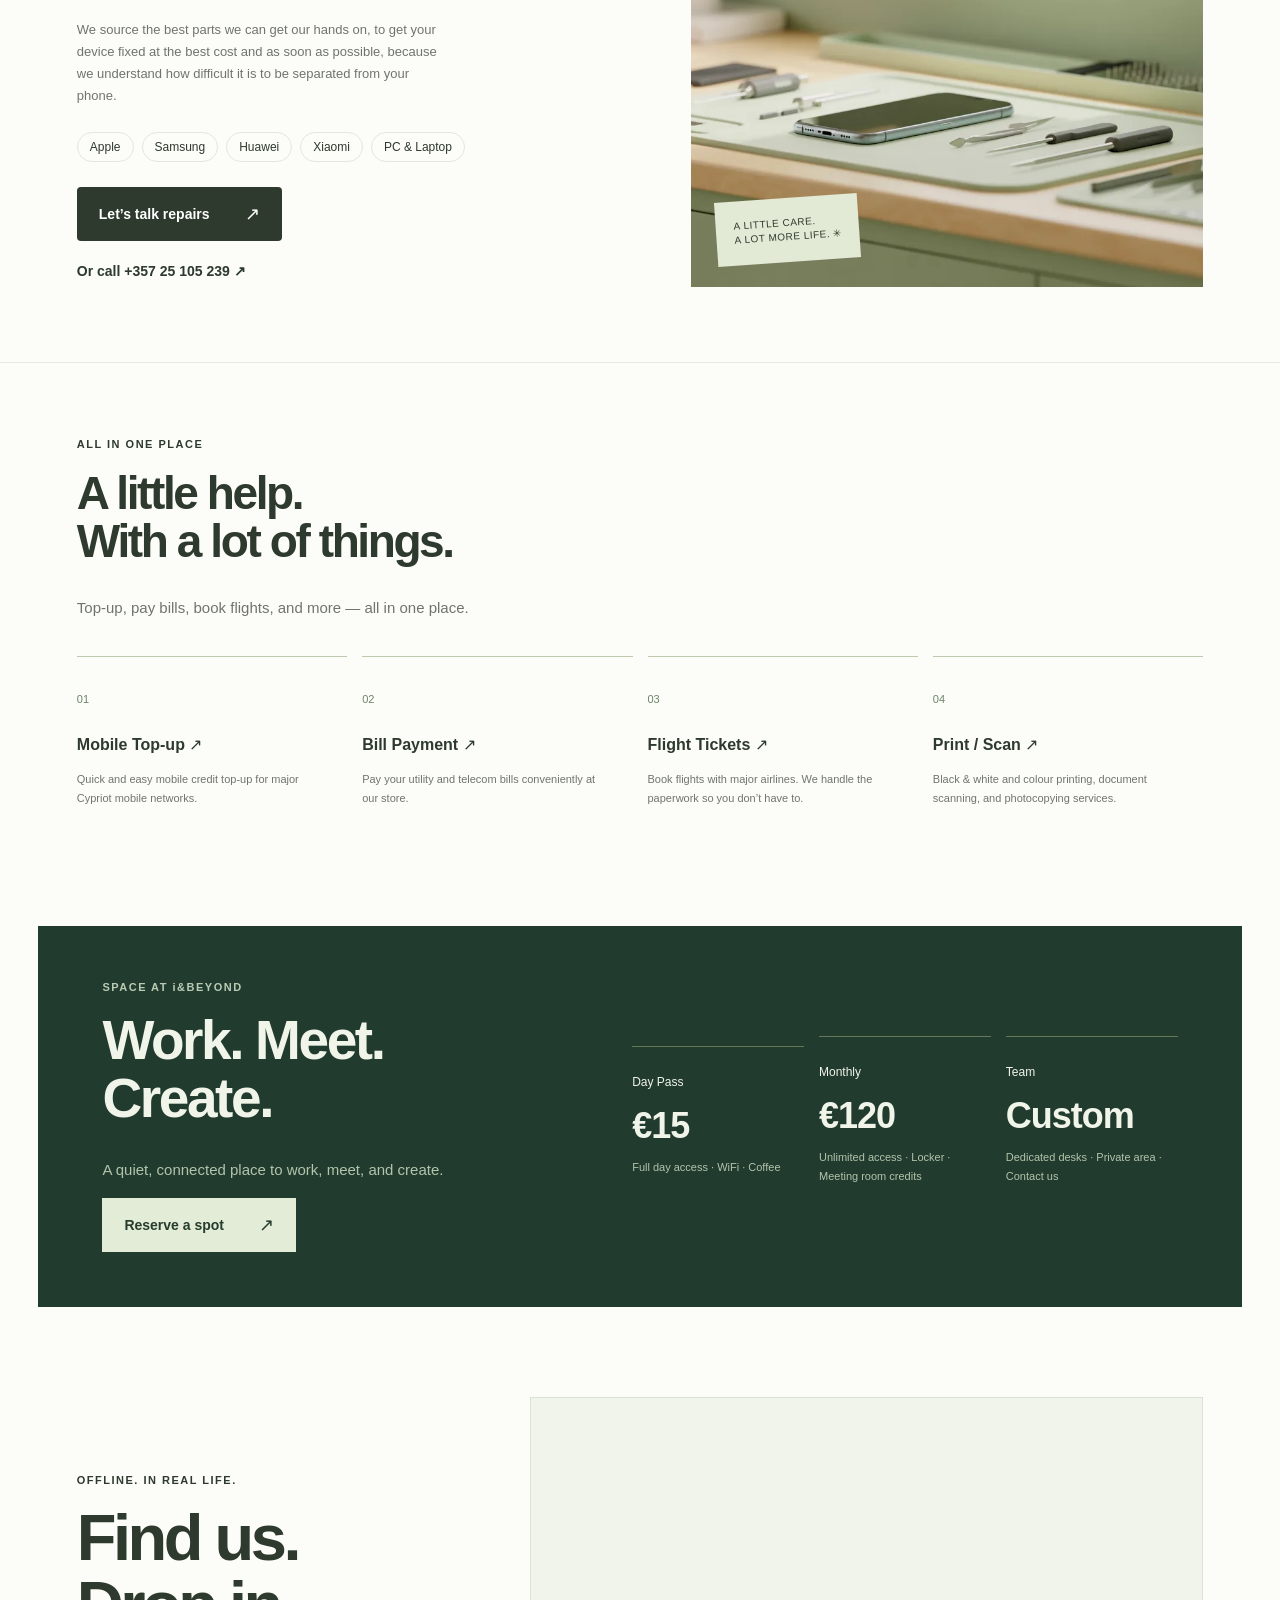
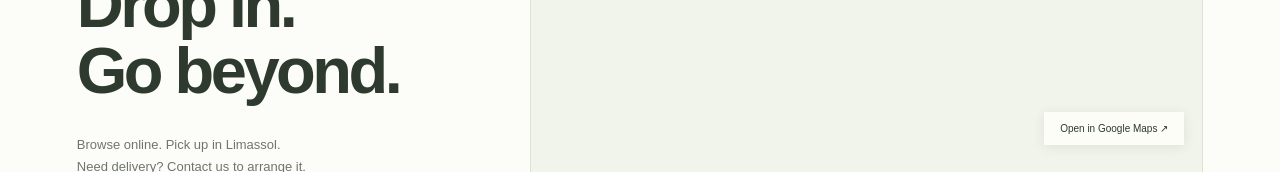
==== commit 2418b0e6: "Add files via upload" ====
--- a/shop.html
+++ b/shop.html
@@ -1 +1 @@
-<!doctype html><html lang="en"><head><meta charset="utf-8"><meta name="viewport" content="width=device-width,initial-scale=1"><title>Shop — i&Beyond</title><meta name="description" content="A fresh storefront design for i&Beyond, Limassol. Explore personal tech, pre-owned devices and repairs."><link rel="stylesheet" href="style.css"></head><body class="shop-page"><header><a href="index.html" class="logo" aria-label="i and Beyond home">i&Beyond</a><nav aria-label="Main navigation"><a href="shop.html" aria-current="page">Shop</a><a href="index.html#preowned">Pre-owned</a><a href="index.html#repairs">Repairs</a><a href="index.html#services">Services</a><a href="index.html#space">Space</a></nav><div class="header-actions"><a href="index.html#visit" class="visit-link">Find our store ↗</a><button id="bag-toggle" aria-label="Open pickup bag">Bag <span id="count">0</span></button></div></header><main class="shop-shell"><div class="shop-topline"><div><div class="eyebrow">THE i&BEYOND SHOP</div><h1 id="shop-title">Find your next favourite.</h1><p>Devices, accessories and pre-owned finds. Pick up in Limassol.</p></div><a href="index.html" class="back-home">← Back to home</a></div><div class="shop-layout"><button class="sidebar-backdrop" id="sidebar-backdrop" aria-label="Close filters" tabindex="-1"></button><aside class="shop-sidebar" id="shop-sidebar" aria-label="Shop filters"><div class="sidebar-heading"><h2>Browse categories</h2><button id="close-filters" aria-label="Close filters">×</button></div><div id="category-tree"></div><div class="sidebar-block"><h3>Condition</h3><label><input type="radio" name="condition" value="all" checked> All products</label><label><input type="radio" name="condition" value="NEW"> New</label><label><input type="radio" name="condition" value="preowned"> Pre-owned</label></div><div class="sidebar-block"><h3>Availability</h3><label><input type="checkbox" id="available-only"> Listed as available</label></div><button id="reset-filters" class="reset-filters">Reset filters ↺</button><p class="sidebar-help">Not sure what fits?<br><a href="tel:+35725105239">Ask our team ↗</a></p></aside><section class="shop-results" aria-label="Product catalogue"><div class="shop-search-row"><label class="shop-search" for="shop-search"><span aria-hidden="true">⌕</span><input id="shop-search" type="search" placeholder="Search products, models or brands…" autocomplete="off" aria-label="Search products"><button id="clear-search" aria-label="Clear search" hidden>×</button></label><button class="mobile-filter-button" id="open-filters">Filters <span id="filter-count"></span> ☷</button></div><div class="shop-result-tools"><p id="result-count" aria-live="polite"></p><label>Sort by <select id="shop-sort"><option value="latest">Latest additions</option><option value="low">Price: low to high</option><option value="high">Price: high to low</option><option value="name">Name A–Z</option></select></label></div><div id="active-filters"></div><div id="shop-products" class="product-grid"></div><div id="shop-pagination"></div><p class="shop-data-note">Real catalogue · Snapshot: 21 October 2026. Confirm current stock with the store.<br>Pickup in Limassol. Contact us to arrange delivery. This design preview does not place orders.</p></section></div></main><footer class="shop-footer"><span>© 2026 i&Beyond</span><span>16 Georgiou A · Limassol</span><a href="tel:+35725105239">+357 25 105 239 ↗</a></footer><dialog id="product-dialog"><button class="close" data-close aria-label="Close product">×</button><div id="product-detail"></div></dialog><dialog id="bag-dialog"><button class="close" data-close aria-label="Close bag">×</button><div class="eyebrow">YOUR NEXT FAVOURITES</div><h2>Your pickup bag.</h2><div id="bag-items"></div><p class="bag-note">This design preview uses the real catalogue. Your bag does not reserve stock or place an order. Contact the store to confirm availability.</p><a class="button dark" href="tel:+35725105239">Contact the store <span>↗</span></a></dialog><div id="toast" role="status"></div><script src="catalogue.js"></script><script src="shop.js"></script></body></html>+<!doctype html><html lang="en"><head><meta charset="utf-8"><meta name="viewport" content="width=device-width,initial-scale=1"><meta http-equiv="refresh" content="0;url=index.html#shop-catalogue"><title>Shop — i&Beyond</title></head><body><p>The shop has moved to the <a href="index.html#shop-catalogue">single-page i&Beyond website</a>.</p></body></html>
